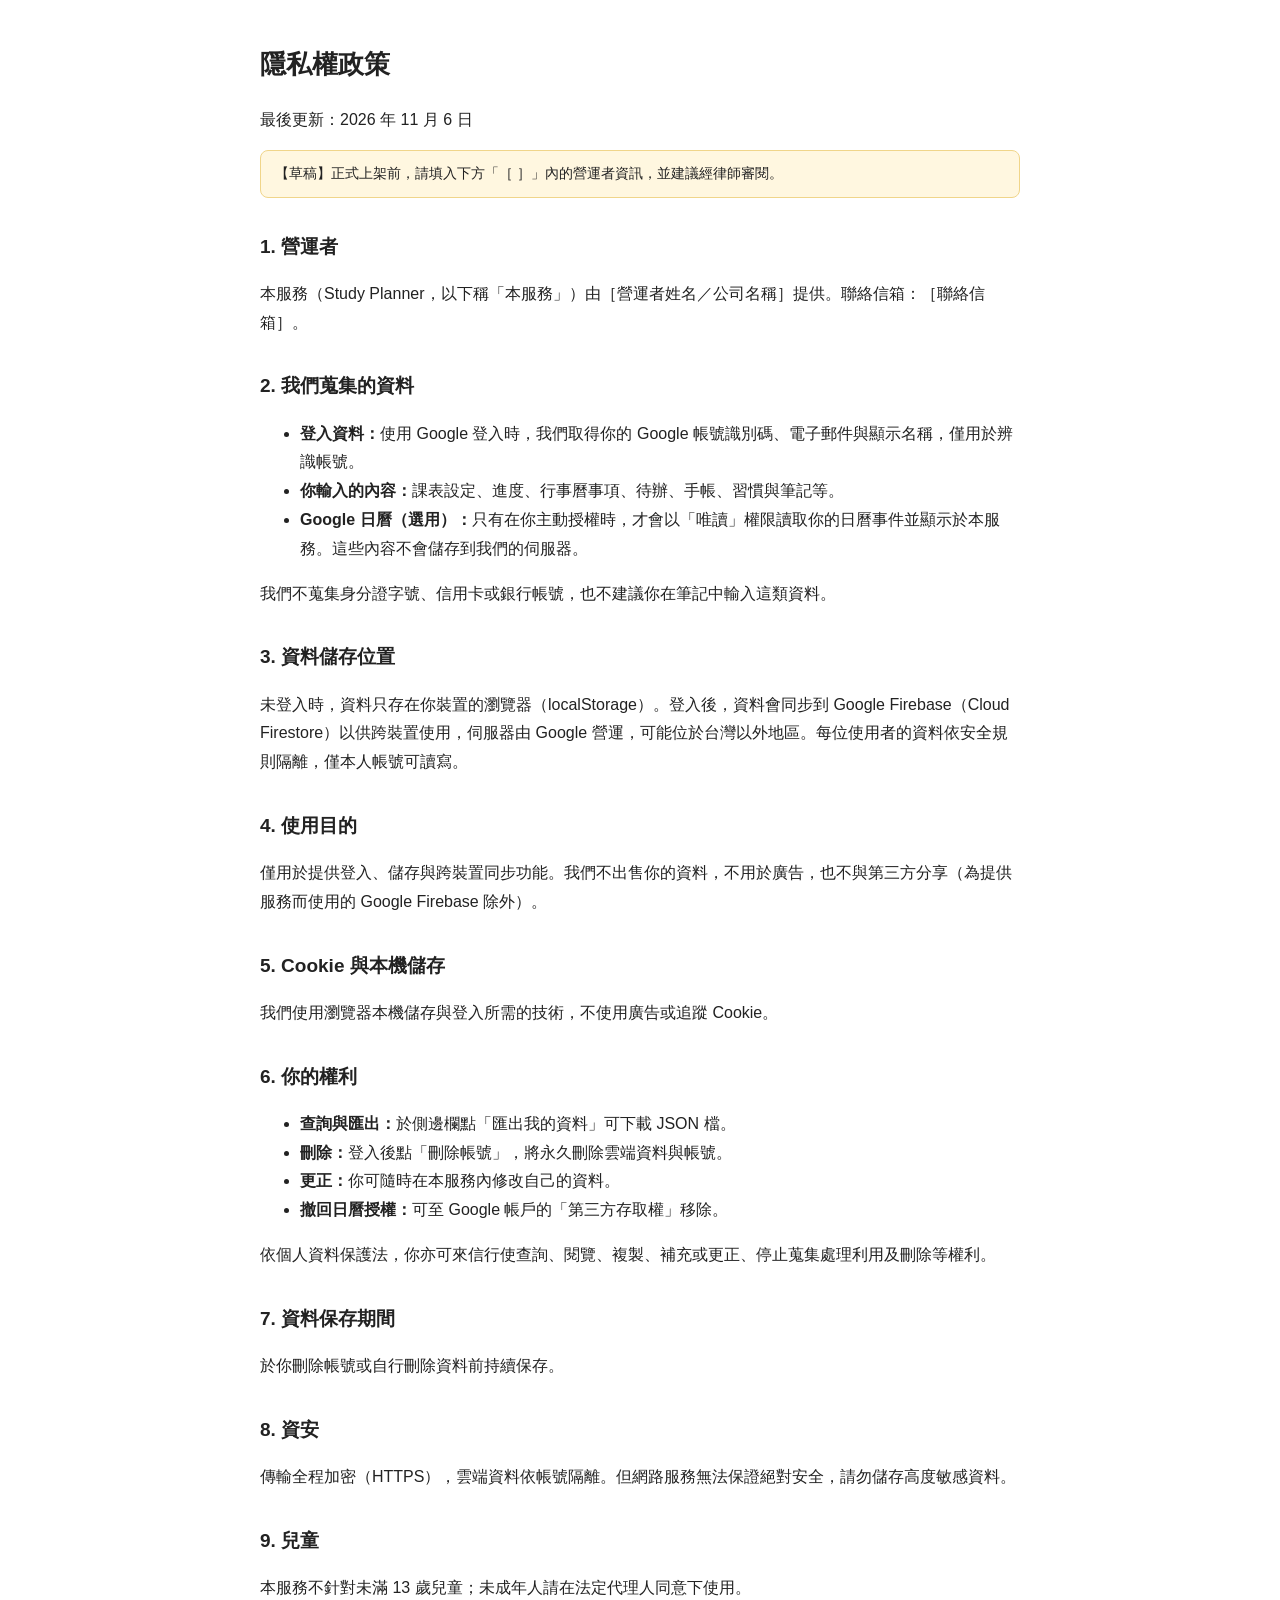
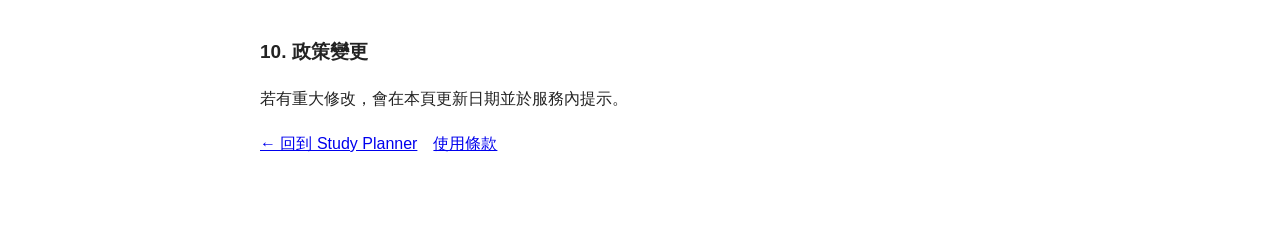
==== privacy.html @ 020dd185 "Create privacy.html" ====
<!doctype html><html lang="zh-Hant"><head><meta charset="utf-8"><meta name="viewport" content="width=device-width,initial-scale=1"><title>隱私權政策 - Study Planner</title><style>body{font:16px/1.8 -apple-system,'Noto Sans TC',sans-serif;max-width:760px;margin:0 auto;padding:24px 16px 64px;color:#222;background:#fff}h1{font-size:26px}h2{font-size:19px;margin-top:32px}.note{background:#fff7e0;border:1px solid #f0d58a;padding:10px 14px;border-radius:8px;font-size:14px}@media(prefers-color-scheme:dark){body{background:#0d1117;color:#e6edf3}.note{background:#3a3000;border-color:#665500}a{color:#7cb8ff}}</style></head><body><h1>隱私權政策</h1>
<p>最後更新：2026 年 11 月 6 日</p>
<p class="note">【草稿】正式上架前，請填入下方「［ ］」內的營運者資訊，並建議經律師審閱。</p>
<h2>1. 營運者</h2><p>本服務（Study Planner，以下稱「本服務」）由［營運者姓名／公司名稱］提供。聯絡信箱：［聯絡信箱］。</p>
<h2>2. 我們蒐集的資料</h2>
<ul><li><b>登入資料：</b>使用 Google 登入時，我們取得你的 Google 帳號識別碼、電子郵件與顯示名稱，僅用於辨識帳號。</li>
<li><b>你輸入的內容：</b>課表設定、進度、行事曆事項、待辦、手帳、習慣與筆記等。</li>
<li><b>Google 日曆（選用）：</b>只有在你主動授權時，才會以「唯讀」權限讀取你的日曆事件並顯示於本服務。這些內容不會儲存到我們的伺服器。</li></ul>
<p>我們不蒐集身分證字號、信用卡或銀行帳號，也不建議你在筆記中輸入這類資料。</p>
<h2>3. 資料儲存位置</h2>
<p>未登入時，資料只存在你裝置的瀏覽器（localStorage）。登入後，資料會同步到 Google Firebase（Cloud Firestore）以供跨裝置使用，伺服器由 Google 營運，可能位於台灣以外地區。每位使用者的資料依安全規則隔離，僅本人帳號可讀寫。</p>
<h2>4. 使用目的</h2><p>僅用於提供登入、儲存與跨裝置同步功能。我們不出售你的資料，不用於廣告，也不與第三方分享（為提供服務而使用的 Google Firebase 除外）。</p>
<h2>5. Cookie 與本機儲存</h2><p>我們使用瀏覽器本機儲存與登入所需的技術，不使用廣告或追蹤 Cookie。</p>
<h2>6. 你的權利</h2>
<ul><li><b>查詢與匯出：</b>於側邊欄點「匯出我的資料」可下載 JSON 檔。</li>
<li><b>刪除：</b>登入後點「刪除帳號」，將永久刪除雲端資料與帳號。</li>
<li><b>更正：</b>你可隨時在本服務內修改自己的資料。</li>
<li><b>撤回日曆授權：</b>可至 Google 帳戶的「第三方存取權」移除。</li></ul>
<p>依個人資料保護法，你亦可來信行使查詢、閱覽、複製、補充或更正、停止蒐集處理利用及刪除等權利。</p>
<h2>7. 資料保存期間</h2><p>於你刪除帳號或自行刪除資料前持續保存。</p>
<h2>8. 資安</h2><p>傳輸全程加密（HTTPS），雲端資料依帳號隔離。但網路服務無法保證絕對安全，請勿儲存高度敏感資料。</p>
<h2>9. 兒童</h2><p>本服務不針對未滿 13 歲兒童；未成年人請在法定代理人同意下使用。</p>
<h2>10. 政策變更</h2><p>若有重大修改，會在本頁更新日期並於服務內提示。</p>
<p><a href="./">← 回到 Study Planner</a>　<a href="terms.html">使用條款</a></p></body></html>
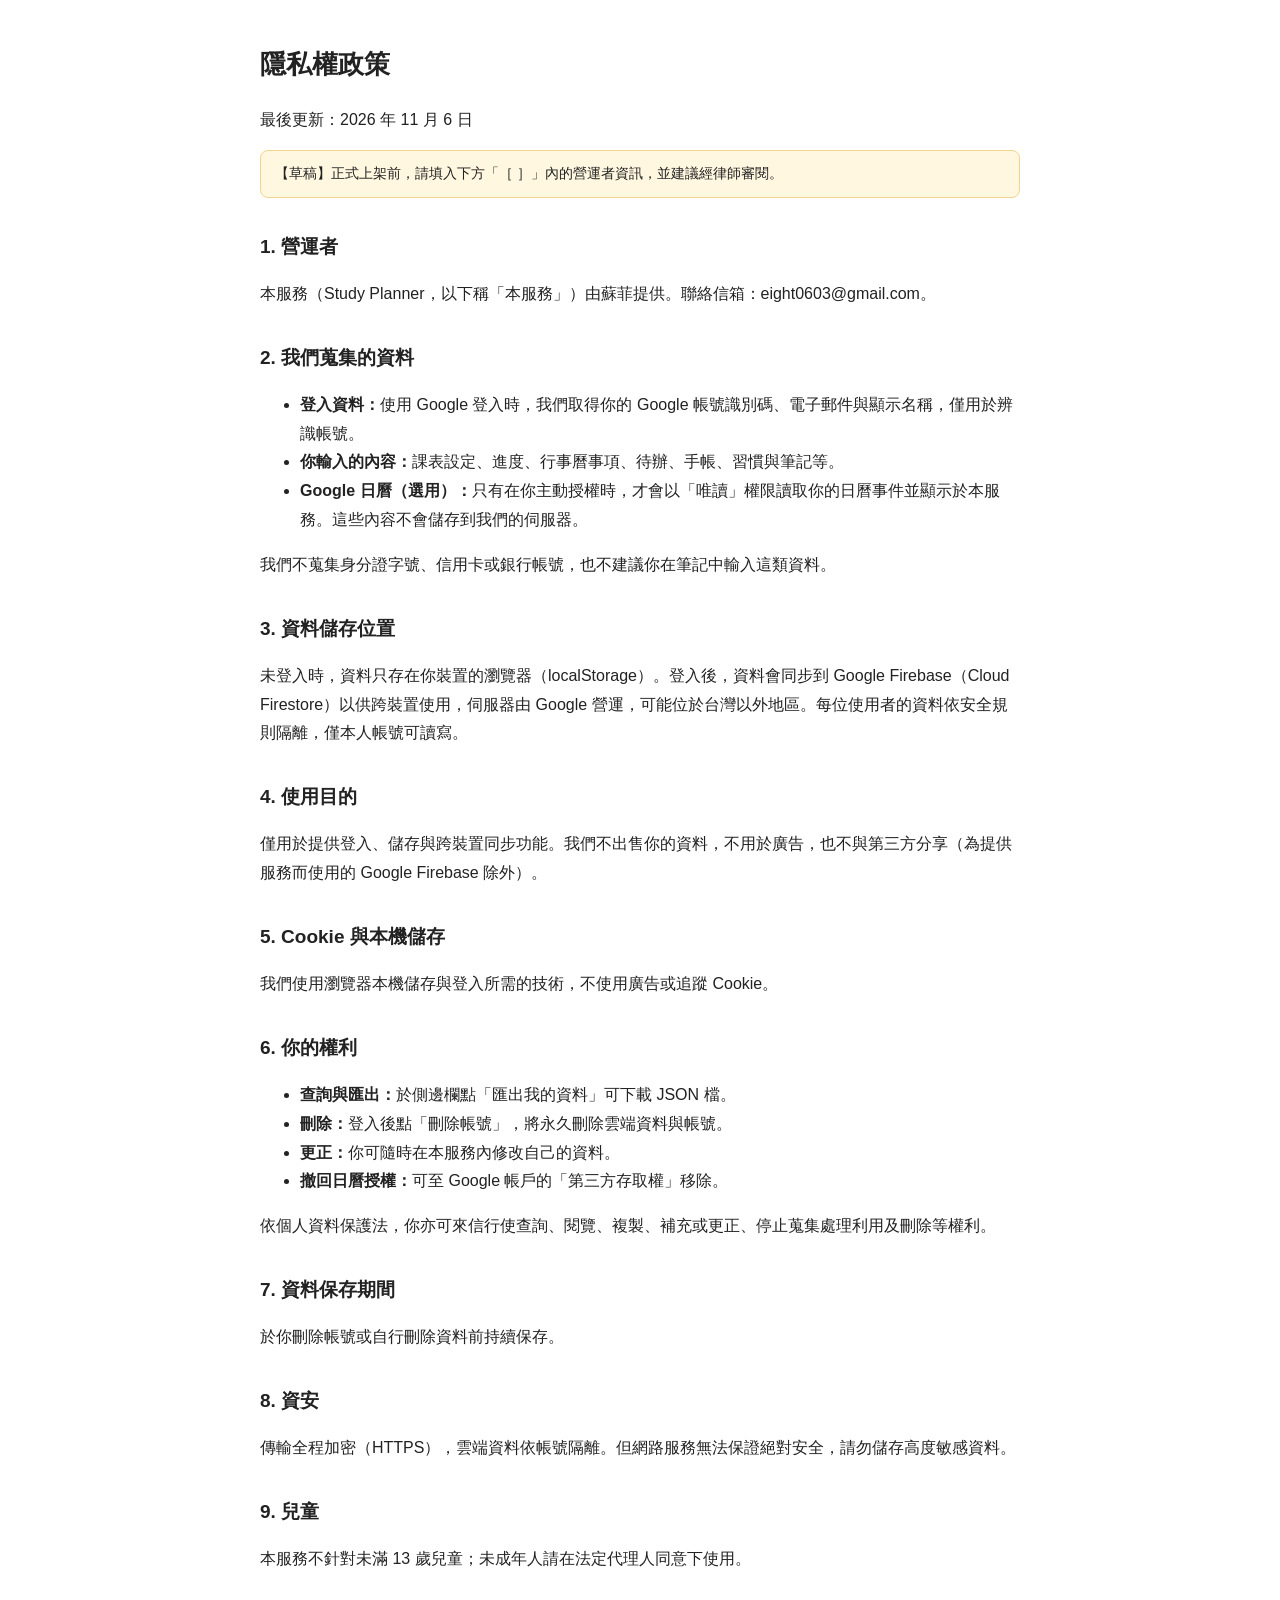
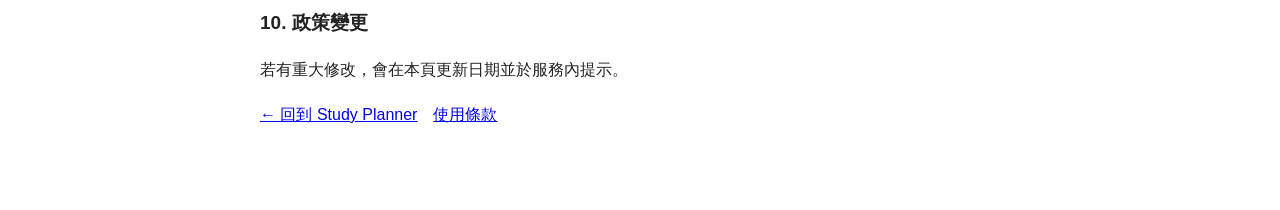
==== commit 5d99d5c2: "Update privacy.html" ====
--- a/privacy.html
+++ b/privacy.html
@@ -1,7 +1,7 @@
 <!doctype html><html lang="zh-Hant"><head><meta charset="utf-8"><meta name="viewport" content="width=device-width,initial-scale=1"><title>隱私權政策 - Study Planner</title><style>body{font:16px/1.8 -apple-system,'Noto Sans TC',sans-serif;max-width:760px;margin:0 auto;padding:24px 16px 64px;color:#222;background:#fff}h1{font-size:26px}h2{font-size:19px;margin-top:32px}.note{background:#fff7e0;border:1px solid #f0d58a;padding:10px 14px;border-radius:8px;font-size:14px}@media(prefers-color-scheme:dark){body{background:#0d1117;color:#e6edf3}.note{background:#3a3000;border-color:#665500}a{color:#7cb8ff}}</style></head><body><h1>隱私權政策</h1>
 <p>最後更新：2026 年 11 月 6 日</p>
 <p class="note">【草稿】正式上架前，請填入下方「［ ］」內的營運者資訊，並建議經律師審閱。</p>
-<h2>1. 營運者</h2><p>本服務（Study Planner，以下稱「本服務」）由［營運者姓名／公司名稱］提供。聯絡信箱：［聯絡信箱］。</p>
+<h2>1. 營運者</h2><p>本服務（Study Planner，以下稱「本服務」）由蘇菲提供。聯絡信箱：eight0603@gmail.com。</p>
 <h2>2. 我們蒐集的資料</h2>
 <ul><li><b>登入資料：</b>使用 Google 登入時，我們取得你的 Google 帳號識別碼、電子郵件與顯示名稱，僅用於辨識帳號。</li>
 <li><b>你輸入的內容：</b>課表設定、進度、行事曆事項、待辦、手帳、習慣與筆記等。</li>
